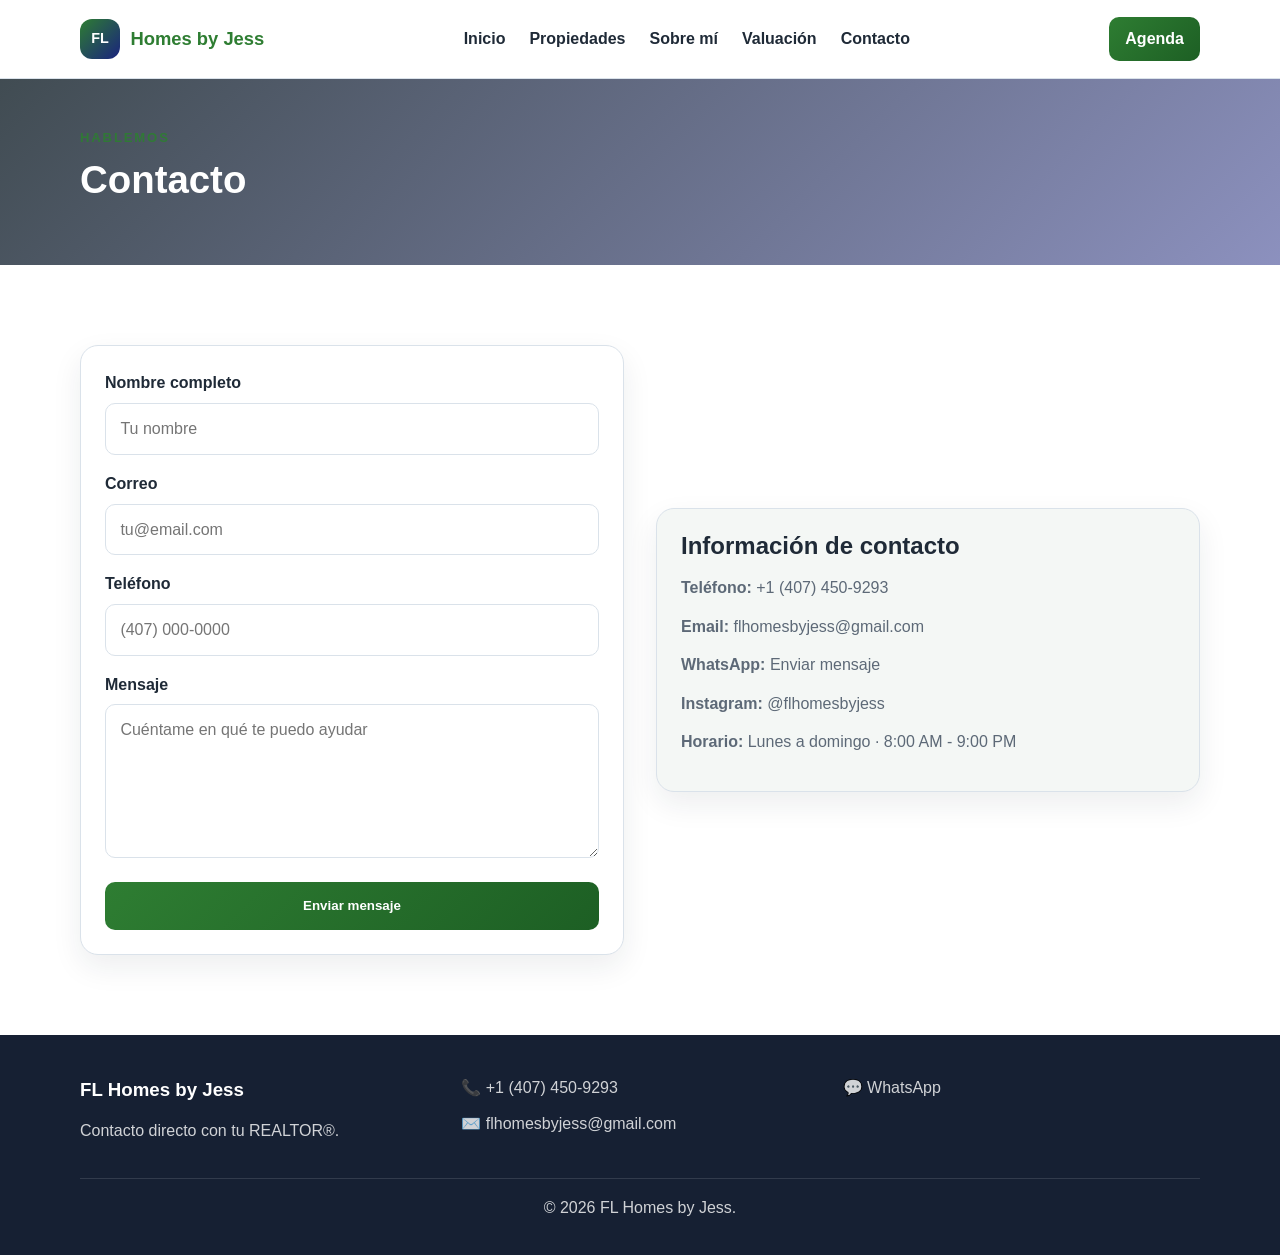
==== contacto.html @ 6d1caab8 "Complete the static real estate landing site and supporting pages for the project repository." ====
<!DOCTYPE html>
<html lang="es">
<head>
  <meta charset="UTF-8" />
  <meta name="viewport" content="width=device-width, initial-scale=1.0" />
  <title>Contacto | FL Homes by Jess</title>
  <meta name="description" content="Contacta a FL Homes by Jess para comprar, vender o rentar una propiedad en Orlando." />
  <link rel="stylesheet" href="styles.css" />
</head>
<body>
  <header class="site-header">
    <div class="container nav-container">
      <a href="index.html" class="brand" aria-label="Inicio FL Homes by Jess">
        <span class="brand-mark">FL</span>
        <span>Homes by Jess</span>
      </a>

      <nav class="main-nav" aria-label="Navegación principal">
        <a href="index.html">Inicio</a>
        <a href="propiedades.html">Propiedades</a>
        <a href="sobre-mi.html">Sobre mí</a>
        <a href="valuacion.html">Valuación</a>
        <a href="contacto.html">Contacto</a>
      </nav>

      <a href="contacto.html" class="btn btn-small">Agenda</a>
    </div>
  </header>

  <main>
    <section class="page-hero small-hero">
      <div class="container">
        <p class="eyebrow accent">Hablemos</p>
        <h1>Contacto</h1>
      </div>
    </section>

    <section class="section">
      <div class="container contact-layout">
        <form class="contact-form">
          <div class="field-group">
            <label for="full-name">Nombre completo</label>
            <input id="full-name" type="text" placeholder="Tu nombre" />
          </div>

          <div class="field-group">
            <label for="contact-email">Correo</label>
            <input id="contact-email" type="email" placeholder="tu@email.com" />
          </div>

          <div class="field-group">
            <label for="contact-phone">Teléfono</label>
            <input id="contact-phone" type="tel" placeholder="(407) 000-0000" />
          </div>

          <div class="field-group">
            <label for="contact-message">Mensaje</label>
            <textarea id="contact-message" rows="5" placeholder="Cuéntame en qué te puedo ayudar"></textarea>
          </div>

          <button type="submit" class="btn btn-block">Enviar mensaje</button>
        </form>

        <aside class="contact-panel">
          <h2>Información de contacto</h2>
          <p><strong>Teléfono:</strong> <a href="tel:+14074509293">+1 (407) 450-9293</a></p>
          <p><strong>Email:</strong> <a href="mailto:flhomesbyjess@gmail.com">flhomesbyjess@gmail.com</a></p>
          <p><strong>WhatsApp:</strong> <a href="https://wa.me/14074509293" target="_blank" rel="noreferrer">Enviar mensaje</a></p>
          <p><strong>Instagram:</strong> <a href="https://www.instagram.com/flhomesbyjess" target="_blank" rel="noreferrer">@flhomesbyjess</a></p>
          <p><strong>Horario:</strong> Lunes a domingo · 8:00 AM - 9:00 PM</p>
        </aside>
      </div>
    </section>
  </main>

  <footer class="site-footer">
    <div class="container footer-grid">
      <div>
        <h3>FL Homes by Jess</h3>
        <p>Contacto directo con tu REALTOR®.</p>
      </div>
      <div>
        <p><a href="tel:+14074509293">📞 +1 (407) 450-9293</a></p>
        <p><a href="mailto:flhomesbyjess@gmail.com">✉️ flhomesbyjess@gmail.com</a></p>
      </div>
      <div>
        <p><a href="https://wa.me/14074509293" target="_blank" rel="noreferrer">💬 WhatsApp</a></p>
      </div>
    </div>
    <div class="container footer-bottom">
      <p>© 2026 FL Homes by Jess.</p>
    </div>
  </footer>
</body>
</html>
---- styles.css ----
:root {
  --primary: #2e7d32;
  --primary-dark: #1d5f24;
  --secondary: #1a237e;
  --bg-soft: #f4f7f5;
  --white: #ffffff;
  --text: #1f2a37;
  --muted: #5d6977;
  --line: #dae2ea;
  --shadow: 0 12px 30px rgba(20, 42, 57, 0.08);
  --success: #25d366;
}

* {
  box-sizing: border-box;
}

html {
  scroll-behavior: smooth;
}

body {
  margin: 0;
  font-family: Arial, Helvetica, sans-serif;
  background: var(--white);
  color: var(--text);
  line-height: 1.6;
}

a {
  color: inherit;
  text-decoration: none;
}

img {
  max-width: 100%;
  display: block;
}

.container {
  width: min(1120px, calc(100% - 2rem));
  margin: 0 auto;
}

.site-header {
  position: sticky;
  top: 0;
  z-index: 50;
  background: rgba(255, 255, 255, 0.95);
  backdrop-filter: blur(6px);
  border-bottom: 1px solid var(--line);
}

.nav-container {
  display: flex;
  justify-content: space-between;
  align-items: center;
  min-height: 78px;
  gap: 1.5rem;
}

.brand {
  display: inline-flex;
  align-items: center;
  gap: 0.65rem;
  font-weight: 800;
  font-size: 1.15rem;
  color: var(--primary);
}

.brand-mark {
  width: 40px;
  height: 40px;
  border-radius: 12px;
  background: linear-gradient(135deg, var(--primary), var(--secondary));
  color: var(--white);
  display: grid;
  place-items: center;
  font-size: 0.9rem;
}

.main-nav {
  display: flex;
  align-items: center;
  gap: 1.5rem;
  font-weight: 600;
  color: var(--text);
}

.main-nav a:hover {
  color: var(--primary);
}

.btn {
  display: inline-flex;
  align-items: center;
  justify-content: center;
  min-height: 48px;
  padding: 0.8rem 1.4rem;
  border: none;
  border-radius: 10px;
  background: linear-gradient(135deg, var(--primary), var(--primary-dark));
  color: var(--white);
  font-weight: 700;
  cursor: pointer;
  transition: transform 0.2s ease, opacity 0.2s ease;
}

.btn:hover {
  transform: translateY(-1px);
  opacity: 0.96;
}

.btn-small {
  min-height: 40px;
  padding: 0.6rem 1rem;
}

.btn-secondary {
  background: transparent;
  border: 2px solid var(--white);
  color: var(--white);
}

.btn-block {
  width: 100%;
}

.btn-whatsapp {
  background: linear-gradient(135deg, #27c66f, #1cab5b);
}

.hero {
  background: linear-gradient(135deg, rgba(17, 31, 39, 0.72), rgba(26, 35, 126, 0.52)),
              linear-gradient(120deg, #1e2f3a, #294d4d);
  color: var(--white);
  padding: 4.5rem 0;
}

.hero-layout {
  display: grid;
  grid-template-columns: 1.1fr 0.9fr;
  align-items: center;
  gap: 2.5rem;
}

.eyebrow {
  margin: 0 0 0.7rem;
  font-size: 0.82rem;
  text-transform: uppercase;
  letter-spacing: 0.14em;
  font-weight: 800;
  opacity: 0.9;
}

.eyebrow.accent {
  color: var(--primary);
}

.hero-copy h1,
.section-heading h2,
.about-copy h2,
.valuation-copy h2,
.contact-panel h2,
.cta-inner h2,
.page-hero h1 {
  margin: 0 0 1rem;
  line-height: 1.1;
}

.hero-copy h1 {
  font-size: clamp(2.4rem, 4vw, 4rem);
}

.lead {
  font-size: 1.08rem;
  max-width: 58ch;
  color: rgba(255, 255, 255, 0.9);
}

.hero-actions {
  display: flex;
  flex-wrap: wrap;
  gap: 1rem;
  margin-top: 1.8rem;
}

.hero-visual img {
  width: 100%;
  border-radius: 18px;
  box-shadow: var(--shadow);
}

.section {
  padding: 5rem 0;
}

.alt-bg {
  background: var(--bg-soft);
}

.section-heading {
  text-align: center;
  margin-bottom: 2.5rem;
}

.section-heading h2 {
  font-size: clamp(2rem, 3vw, 2.6rem);
  color: var(--secondary);
}

.card-grid,
.property-grid,
.testimonial-grid,
.steps-grid,
.stats-grid {
  display: grid;
  gap: 1.5rem;
}

.three-col {
  grid-template-columns: repeat(3, minmax(0, 1fr));
}

.two-col {
  grid-template-columns: repeat(2, minmax(0, 1fr));
}

.four-col {
  grid-template-columns: repeat(4, minmax(0, 1fr));
}

.info-card,
.property-card,
.testimonial,
.step-card,
.stat-box,
.contact-panel,
.contact-form {
  background: var(--white);
  border: 1px solid var(--line);
  border-radius: 18px;
  box-shadow: var(--shadow);
}

.info-card,
.step-card {
  padding: 1.35rem;
}

.info-card img {
  width: 100%;
  height: 190px;
  object-fit: cover;
  border-radius: 12px;
  margin-bottom: 1rem;
}

.info-card h3,
.property-body h3,
.step-card h3 {
  margin: 0 0 0.75rem;
  color: var(--secondary);
}

.info-card p,
.property-body p,
.testimonial p,
.step-card p,
.about-copy p,
.valuation-copy p,
.contact-panel p {
  margin: 0;
  color: var(--muted);
}

.property-card {
  overflow: hidden;
}

.property-card img {
  width: 100%;
  height: 230px;
  object-fit: cover;
}

.property-body {
  padding: 1.25rem;
}

.price {
  display: inline-block;
  margin-bottom: 0.6rem;
  font-size: 1.5rem;
  color: var(--primary);
  font-weight: 800;
}

.location {
  color: var(--muted);
  margin-bottom: 0.8rem;
  font-weight: 600;
}

.about-split,
.valuation-layout,
.contact-layout,
.detail-layout {
  display: grid;
  grid-template-columns: 1fr 1fr;
  gap: 2rem;
  align-items: center;
}

.about-media img,
.detail-gallery img {
  width: 100%;
  border-radius: 18px;
  box-shadow: var(--shadow);
}

.about-copy,
.valuation-copy,
.detail-info {
  display: flex;
  flex-direction: column;
  gap: 1rem;
}

.check-list,
.feature-list {
  list-style: none;
  padding: 0;
  margin: 0;
  display: grid;
  gap: 0.75rem;
}

.check-list li,
.feature-list li {
  position: relative;
  padding-left: 1.5rem;
  color: var(--text);
}

.check-list li::before,
.feature-list li::before {
  content: "✓";
  position: absolute;
  left: 0;
  color: var(--primary);
  font-weight: 800;
}

.stats-grid {
  grid-template-columns: repeat(4, minmax(0, 1fr));
}

.stat-box {
  padding: 2rem 1rem;
  text-align: center;
}

.stat-box strong {
  display: block;
  font-size: 2rem;
  color: var(--secondary);
}

.stat-box span {
  color: var(--muted);
}

.step-card {
  position: relative;
}

.step-card span {
  display: inline-flex;
  align-items: center;
  justify-content: center;
  width: 42px;
  height: 42px;
  border-radius: 50%;
  background: rgba(46, 125, 50, 0.1);
  color: var(--primary);
  font-weight: 800;
  margin-bottom: 1rem;
}

.testimonial {
  padding: 1.5rem;
  text-align: center;
}

.testimonial img {
  width: 92px;
  height: 92px;
  object-fit: cover;
  border-radius: 50%;
  margin: 0 auto 1rem;
}

.testimonial strong {
  margin-top: 1rem;
  display: block;
  color: var(--primary);
}

.page-hero {
  background: linear-gradient(135deg, rgba(17, 31, 39, 0.8), rgba(26, 35, 126, 0.5));
  color: var(--white);
  padding: 3rem 0; 
}

.small-hero {  
  padding: 3rem 0;
}

.page-hero h1 {
  font-size: clamp(2.2rem, 3vw, 3rem);
}

.contact-form,
.contact-panel {
  padding: 1.5rem;
}

.field-group {
  margin-bottom: 1rem;
}

.field-group label {
  display: block;
  margin-bottom: 0.45rem;
  font-weight: 700;
  color: var(--text);
}

.field-group input,
.field-group textarea {
  width: 100%;
  border: 1px solid var(--line);
  border-radius: 10px;
  padding: 0.75rem 0.9rem;
  font: inherit;
  background: var(--white);
}

.field-group input:focus,
.field-group textarea:focus {
  outline: 2px solid rgba(46, 125, 50, 0.15);
  border-color: var(--primary);
}

.contact-panel {
  background: var(--bg-soft);
}

.contact-panel p {
  margin-bottom: 0.8rem;
}

.cta-band {
  background: linear-gradient(135deg, var(--secondary), #243273);
  padding: 3rem 0;
  color: var(--white);
}

.cta-inner {
  display: flex;
  align-items: center;
  justify-content: space-between;
  gap: 1.5rem;
}

.site-footer {
  background: #162033;
  color: var(--white);
  padding-top: 2.5rem;
}

.footer-grid {
  display: grid;
  grid-template-columns: repeat(3, minmax(0, 1fr));
  gap: 1.5rem;
  padding-bottom: 1.5rem;
}

.site-footer h3 {
  margin-top: 0;
  margin-bottom: 0.8rem;
}

.site-footer p,
.site-footer a {
  color: rgba(255,255,255,0.8);
  margin: 0 0 0.65rem;
}

.footer-bottom {
  border-top: 1px solid rgba(255,255,255,0.12);
  padding: 1rem 0 1.5rem;
  text-align: center;
}

.floating-whatsapp {
  position: fixed;
  right: 1.5rem;
  bottom: 1.5rem;
  width: 58px;
  height: 58px;
  display: grid;
  place-items: center;
  border-radius: 50%;
  background: var(--success);
  color: var(--white);
  font-size: 1.4rem;
  box-shadow: 0 12px 25px rgba(37, 211, 102, 0.35);
}

.detail-price {
  font-size: 2rem;
}

@media (max-width: 900px) {
  .hero-layout,
  .about-split,
  .valuation-layout,
  .contact-layout,
  .detail-layout,
  .three-col,
  .two-col,
  .four-col,
  .footer-grid {
    grid-template-columns: 1fr;
  }

  .main-nav {
    display: none;
  }

  .cta-inner {
    flex-direction: column;
    align-items: flex-start;
  }
}
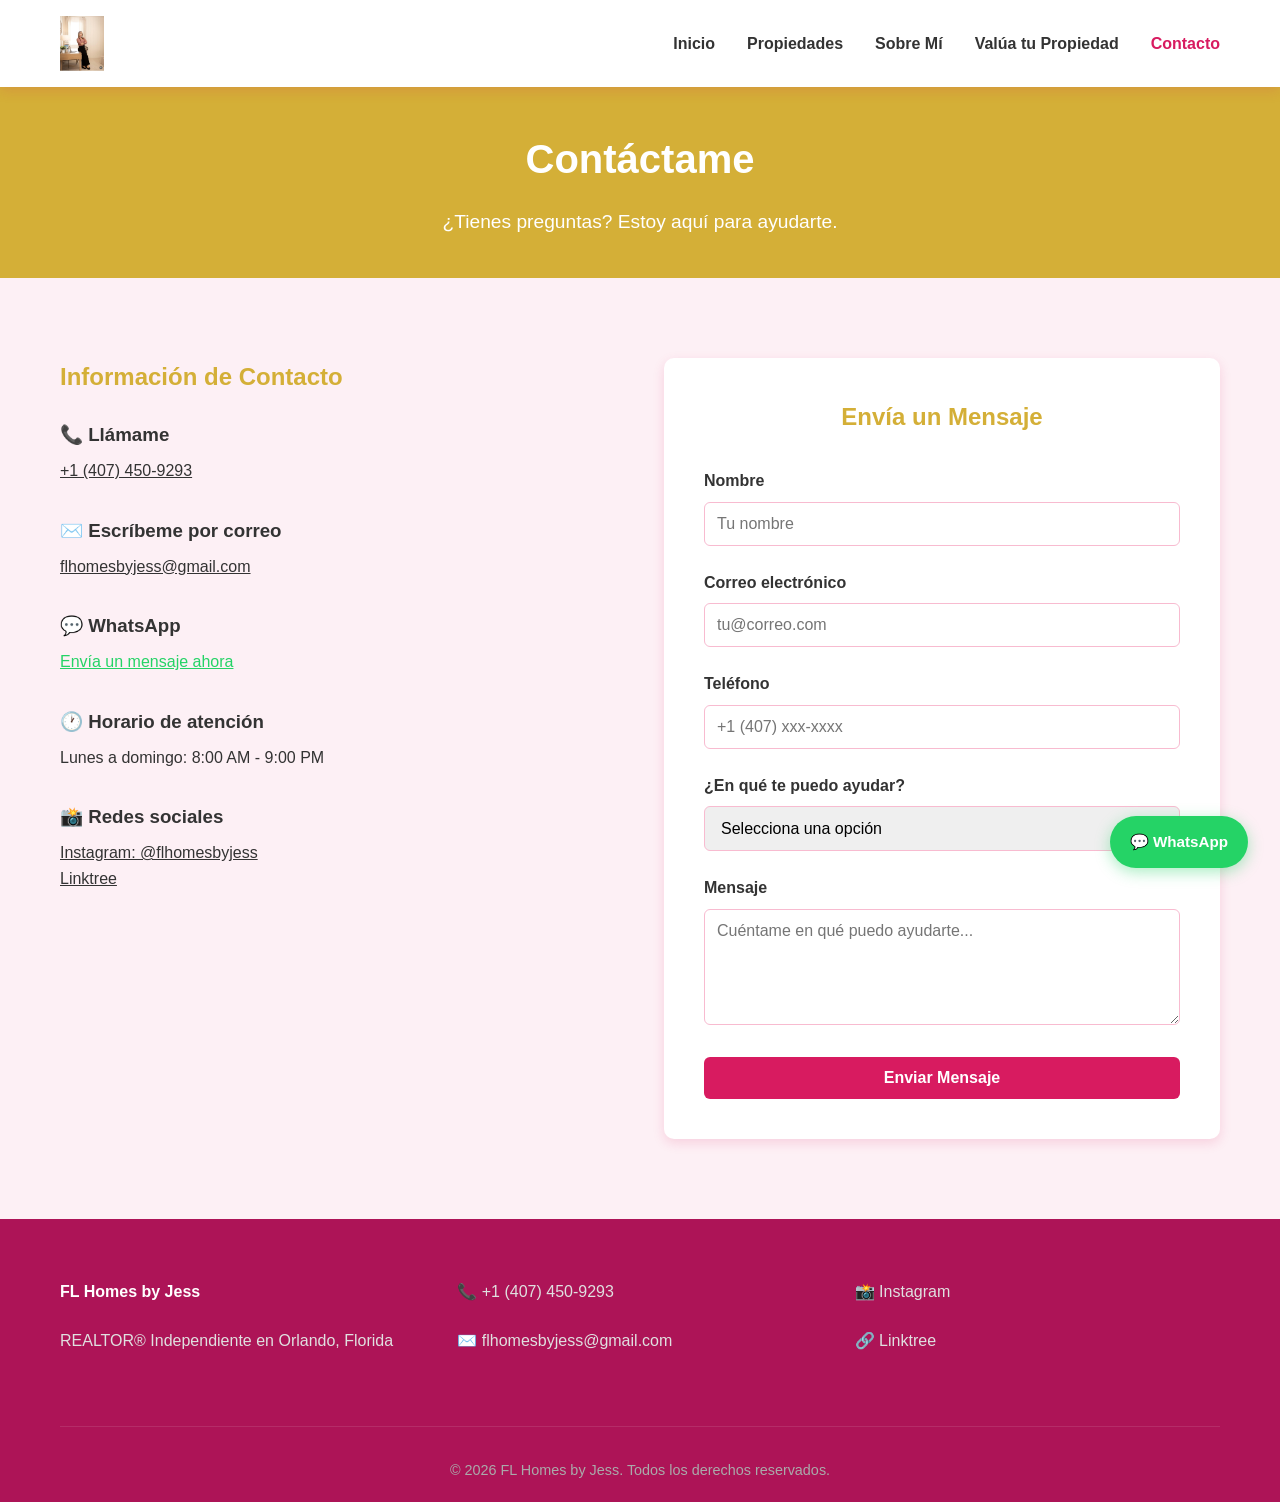
==== commit 03dc644b: "Proyecto-final-Jess-Realtors" ====
--- a/contacto.html
+++ b/contacto.html
@@ -1,95 +1,138 @@
 <!DOCTYPE html>
 <html lang="es">
 <head>
-  <meta charset="UTF-8" />
-  <meta name="viewport" content="width=device-width, initial-scale=1.0" />
+  <meta charset="UTF-8">
+  <meta name="viewport" content="width=device-width, initial-scale=1.0">
   <title>Contacto | FL Homes by Jess</title>
-  <meta name="description" content="Contacta a FL Homes by Jess para comprar, vender o rentar una propiedad en Orlando." />
-  <link rel="stylesheet" href="styles.css" />
+  <link rel="stylesheet" href="css/style.css">
 </head>
 <body>
-  <header class="site-header">
-    <div class="container nav-container">
-      <a href="index.html" class="brand" aria-label="Inicio FL Homes by Jess">
-        <span class="brand-mark">FL</span>
-        <span>Homes by Jess</span>
-      </a>
 
-      <nav class="main-nav" aria-label="Navegación principal">
-        <a href="index.html">Inicio</a>
-        <a href="propiedades.html">Propiedades</a>
-        <a href="sobre-mi.html">Sobre mí</a>
-        <a href="valuacion.html">Valuación</a>
-        <a href="contacto.html">Contacto</a>
+  <!-- Header -->
+  <header>
+    <div class="nav-container">
+      <div class="logo"><img src="img/img3.jpeg" alt="FL Homes by Jess"></div>
+      <nav>
+        <ul class="nav-links">
+          <li><a href="index.html">Inicio</a></li>
+          <li><a href="propiedades.html">Propiedades</a></li>
+          <li><a href="sobre-mi.html">Sobre Mí</a></li>
+          <li><a href="valuacion.html">Valúa tu Propiedad</a></li>
+          <li><a href="contacto.html" style="color: var(--primario);">Contacto</a></li>
+        </ul>
       </nav>
-
-      <a href="contacto.html" class="btn btn-small">Agenda</a>
     </div>
   </header>
 
-  <main>
-    <section class="page-hero small-hero">
-      <div class="container">
-        <p class="eyebrow accent">Hablemos</p>
-        <h1>Contacto</h1>
-      </div>
-    </section>
+  <!-- Banner contacto -->
+  <section style="padding: 40px 0; text-align: center; background: var(--secundario); color: #fff;">
+    <h1 style="font-size: 2.5rem; margin-bottom: 1rem;">Contáctame</h1>
+    <p style="font-size: 1.2rem;">¿Tienes preguntas? Estoy aquí para ayudarte.</p>
+  </section>
 
-    <section class="section">
-      <div class="container contact-layout">
-        <form class="contact-form">
-          <div class="field-group">
-            <label for="full-name">Nombre completo</label>
-            <input id="full-name" type="text" placeholder="Tu nombre" />
+  <!-- Información y formulario -->
+  <section>
+    <div class="container">
+      <div style="display: grid; grid-template-columns: 1fr 1fr; gap: 3rem; align-items: start;">
+        
+        <!-- Información -->
+        <div>
+          <h2 style="color: var(--secundario); margin-bottom: 1.5rem;">Información de Contacto</h2>
+          
+          <div style="margin-bottom: 2rem;">
+            <h3 style="margin-bottom: 0.5rem;">📞 Llámame</h3>
+            <p><a href="tel:+14074509293" style="color: var(--texto); text-decoration: underline;">+1 (407) 450-9293</a></p>
           </div>
 
-          <div class="field-group">
-            <label for="contact-email">Correo</label>
-            <input id="contact-email" type="email" placeholder="tu@email.com" />
+          <div style="margin-bottom: 2rem;">
+            <h3 style="margin-bottom: 0.5rem;">✉️ Escríbeme por correo</h3>
+            <p><a href="mailto:flhomesbyjess@gmail.com" style="color: var(--texto); text-decoration: underline;">flhomesbyjess@gmail.com</a></p>
           </div>
 
-          <div class="field-group">
-            <label for="contact-phone">Teléfono</label>
-            <input id="contact-phone" type="tel" placeholder="(407) 000-0000" />
+          <div style="margin-bottom: 2rem;">
+            <h3 style="margin-bottom: 0.5rem;">💬 WhatsApp</h3>
+            <p><a href="https://wa.me/14074509293" target="_blank" style="color: var(--whatsapp); text-decoration: underline;">Envía un mensaje ahora</a></p>
           </div>
 
-          <div class="field-group">
-            <label for="contact-message">Mensaje</label>
-            <textarea id="contact-message" rows="5" placeholder="Cuéntame en qué te puedo ayudar"></textarea>
+          <div style="margin-bottom: 2rem;">
+            <h3 style="margin-bottom: 0.5rem;">🕐 Horario de atención</h3>
+            <p>Lunes a domingo: 8:00 AM - 9:00 PM</p>
           </div>
 
-          <button type="submit" class="btn btn-block">Enviar mensaje</button>
-        </form>
+          <div style="margin-bottom: 2rem;">
+            <h3 style="margin-bottom: 0.5rem;">📸 Redes sociales</h3>
+            <p><a href="https://www.instagram.com/flhomesbyjess" target="_blank" style="color: var(--texto); text-decoration: underline;">Instagram: @flhomesbyjess</a></p>
+            <p><a href="https://linktr.ee/FlhomesbyJess" target="_blank" style="color: var(--texto); text-decoration: underline;">Linktree</a></p>
+          </div>
+        </div>
 
-        <aside class="contact-panel">
-          <h2>Información de contacto</h2>
-          <p><strong>Teléfono:</strong> <a href="tel:+14074509293">+1 (407) 450-9293</a></p>
-          <p><strong>Email:</strong> <a href="mailto:flhomesbyjess@gmail.com">flhomesbyjess@gmail.com</a></p>
-          <p><strong>WhatsApp:</strong> <a href="https://wa.me/14074509293" target="_blank" rel="noreferrer">Enviar mensaje</a></p>
-          <p><strong>Instagram:</strong> <a href="https://www.instagram.com/flhomesbyjess" target="_blank" rel="noreferrer">@flhomesbyjess</a></p>
-          <p><strong>Horario:</strong> Lunes a domingo · 8:00 AM - 9:00 PM</p>
-        </aside>
-      </div>
-    </section>
-  </main>
+        <!-- Formulario -->
+        <div>
+          <div class="formulario">
+            <h2 style="text-align: center; margin-bottom: 2rem; color: var(--secundario);">Envía un Mensaje</h2>
+            <form action="mailto:flhomesbyjess@gmail.com" method="post" enctype="text/plain">
+              <div class="form-group">
+                <label>Nombre</label>
+                <input type="text" placeholder="Tu nombre" required>
+              </div>
+              <div class="form-group">
+                <label>Correo electrónico</label>
+                <input type="email" placeholder="tu@correo.com" required>
+              </div>
+              <div class="form-group">
+                <label>Teléfono</label>
+                <input type="tel" placeholder="+1 (407) xxx-xxxx">
+              </div>
+              <div class="form-group">
+                <label>¿En qué te puedo ayudar?</label>
+                <select>
+                  <option value="">Selecciona una opción</option>
+                  <option>Quiero comprar una propiedad</option>
+                  <option>Quiero vender mi propiedad</option>
+                  <option>Quiero rentar</option>
+                  <option>Quiero una valuación</option>
+                  <option>Otra consulta</option>
+                </select>
+              </div>
+              <div class="form-group">
+                <label>Mensaje</label>
+                <textarea rows="5" placeholder="Cuéntame en qué puedo ayudarte..." required></textarea>
+              </div>
+              <button type="submit" class="btn" style="width: 100%;">Enviar Mensaje</button>
+            </form>
+          </div>
+        </div>
 
-  <footer class="site-footer">
-    <div class="container footer-grid">
-      <div>
-        <h3>FL Homes by Jess</h3>
-        <p>Contacto directo con tu REALTOR®.</p>
-      </div>
-      <div>
-        <p><a href="tel:+14074509293">📞 +1 (407) 450-9293</a></p>
-        <p><a href="mailto:flhomesbyjess@gmail.com">✉️ flhomesbyjess@gmail.com</a></p>
-      </div>
-      <div>
-        <p><a href="https://wa.me/14074509293" target="_blank" rel="noreferrer">💬 WhatsApp</a></p>
       </div>
     </div>
-    <div class="container footer-bottom">
-      <p>© 2026 FL Homes by Jess.</p>
+  </section>
+
+  <!-- Footer -->
+  <footer>
+    <div class="container">
+      <div class="footer-grid">
+        <div class="footer-col">
+          <h4>FL Homes by Jess</h4>
+          <p>REALTOR® Independiente en Orlando, Florida</p>
+        </div>
+        <div class="footer-col">
+          <p><a href="tel:+14074509293">📞 +1 (407) 450-9293</a></p>
+          <p><a href="mailto:flhomesbyjess@gmail.com">✉️ flhomesbyjess@gmail.com</a></p>
+        </div>
+        <div class="footer-col">
+          <p><a href="https://www.instagram.com/flhomesbyjess" target="_blank">📸 Instagram</a></p>
+          <p><a href="https://linktr.ee/FlhomesbyJess" target="_blank">🔗 Linktree</a></p>
+        </div>
+      </div>
+      <div class="copyright">
+        &copy; 2026 FL Homes by Jess. Todos los derechos reservados.
+      </div>
     </div>
   </footer>
+
+  <a href="https://wa.me/14074509293" target="_blank" class="whatsapp-float">
+    💬 WhatsApp
+  </a>
+
 </body>
-</html>
+</html>
--- a/css/style.css
+++ b/css/style.css
@@ -0,0 +1,471 @@
+/* ========================================
+   JESS REALTORS - Estilos globales
+   Paleta basada en imagen de presentación
+   ======================================== */
+* {
+  margin: 0;
+  padding: 0;
+  box-sizing: border-box;
+}
+
+:root {
+  --primario: #d81b60;
+  --primario-oscuro: #ad1457;
+  --secundario: #d4af37;
+  --fondo: #fdf0f5;
+  --blanco: #ffffff;
+  --texto: #333333;
+  --texto-suave: #880e4f;
+  --borde: #f8bbd0;
+  --whatsapp: #25d366;
+  --sombra: 0 4px 12px rgba(216, 27, 96, 0.15);
+}
+
+html {
+  scroll-behavior: smooth;
+}
+
+body {
+  font-family: 'Segoe UI', Tahoma, Geneva, Verdana, sans-serif;
+  line-height: 1.6;
+  color: var(--texto);
+  background: var(--fondo);
+}
+
+a {
+  text-decoration: none;
+  color: inherit;
+}
+
+ul {
+  list-style: none;
+}
+
+.container {
+  max-width: 1200px;
+  margin: 0 auto;
+  padding: 0 20px;
+}
+
+/* Botones */
+.btn, button.btn {
+  display: inline-block;
+  padding: 12px 28px;
+  background: var(--primario);
+  color: #fff;
+  border: none;
+  border-radius: 6px;
+  font-weight: 700;
+  font-size: 1rem;
+  cursor: pointer;
+  transition: background 0.3s ease;
+  text-align: center;
+}
+
+.btn:hover {
+  background: var(--primario-oscuro);
+}
+
+.btn-outline {
+  background: transparent;
+  border: 2px solid var(--primario);
+  color: var(--primario);
+}
+
+.btn-outline:hover {
+  background: var(--primario);
+  color: #fff;
+}
+
+/* Header */
+header {
+  background: var(--blanco);
+  box-shadow: var(--sombra);
+  position: sticky;
+  top: 0;
+  z-index: 1000;
+}
+
+.nav-container {
+  max-width: 1200px;
+  margin: 0 auto;
+  padding: 1rem 20px;
+  display: flex;
+  justify-content: space-between;
+  align-items: center;
+}
+
+.logo {
+  display: flex;
+  align-items: center;
+  gap: 12px;
+}
+
+.logo img {
+  height: 55px;
+  width: auto;
+  display: block;
+}
+
+.logo-text {
+  font-size: 2rem;
+  font-weight: 900;
+  color: var(--primario);
+  white-space: nowrap;
+}
+
+.nav-links {
+  display: flex;
+  gap: 2rem;
+  align-items: center;
+}
+
+.nav-links a {
+  font-weight: 600;
+  color: var(--texto);
+  transition: color 0.3s;
+}
+
+.nav-links a:hover {
+  color: var(--primario);
+}
+
+/* Botón flotante WhatsApp */
+.whatsapp-float {
+  position: fixed;
+  bottom: 2rem;
+  right: 2rem;
+  background: var(--whatsapp);
+  color: #fff;
+  padding: 14px 20px;
+  border-radius: 50px;
+  display: flex;
+  align-items: center;
+  gap: 10px;
+  box-shadow: 0 4px 15px rgba(37, 211, 102, 0.4);
+  z-index: 999;
+  font-weight: 700;
+  font-size: 0.95rem;
+  animation: pulse 2s infinite;
+}
+
+@keyframes pulse {
+  0% { box-shadow: 0 0 0 0 rgba(37, 211, 102, 0.6); }
+  70% { box-shadow: 0 0 0 12px rgba(37, 211, 102, 0); }
+  100% { box-shadow: 0 0 0 0 rgba(37, 211, 102, 0); }
+}
+
+/* Hero section (solo se usa en index, pero se deja por si acaso) */
+.hero {
+  height: 70vh;
+  background: linear-gradient(135deg, #fdf0f5 0%, #fce4ec 100%);
+  background-size: cover;
+  background-position: center;
+  display: flex;
+  align-items: center;
+  justify-content: center;
+  text-align: center;
+  color: var(--texto-suave);
+  padding: 0 20px;
+}
+
+.hero-content h1 {
+  color: #c2185b;
+  font-size: 3rem;
+  margin-bottom: 1rem;
+}
+
+.hero-content p {
+  color: #880e4f;
+  font-size: 1.25rem;
+  margin-bottom: 2rem;
+}
+
+/* Secciones genéricas */
+section {
+  padding: 80px 0;
+}
+
+.titulo-seccion {
+  text-align: center;
+  font-size: 2rem;
+  margin-bottom: 3rem;
+  color: #c2185b;
+}
+
+/* Servicios */
+.servicios-grid {
+  display: grid;
+  grid-template-columns: repeat(auto-fit, minmax(250px, 1fr));
+  gap: 2rem;
+}
+
+.servicio {
+  background: var(--blanco);
+  padding: 2rem;
+  border-radius: 10px;
+  box-shadow: var(--sombra);
+  text-align: center;
+  transition: transform 0.3s;
+}
+
+.servicio:hover {
+  transform: translateY(-5px);
+}
+
+.servicio-img {
+  width: 100%;
+  height: 180px;
+  object-fit: cover;
+  border-radius: 8px;
+  margin-bottom: 1rem;
+}
+
+.servicio h3 {
+  margin: 1rem 0 0.5rem;
+  color: var(--primario-oscuro);
+}
+
+/* Propiedades */
+.propiedades-grid {
+  display: grid;
+  grid-template-columns: repeat(auto-fit, minmax(300px, 1fr));
+  gap: 2rem;
+}
+
+.tarjeta-propiedad {
+  background: var(--blanco);
+  border-radius: 10px;
+  overflow: hidden;
+  box-shadow: var(--sombra);
+  transition: transform 0.3s;
+}
+
+.tarjeta-propiedad:hover {
+  transform: translateY(-5px);
+}
+
+.tarjeta-propiedad img {
+  width: 100%;
+  height: 220px;
+  object-fit: cover;
+}
+
+.info-propiedad {
+  padding: 1.5rem;
+}
+
+.info-propiedad h3 {
+  font-size: 1.25rem;
+  margin-bottom: 0.5rem;
+}
+
+.precio {
+  font-size: 1.4rem;
+  font-weight: 700;
+  color: var(--primario);
+  display: block;
+  margin-bottom: 0.5rem;
+}
+
+.ubicacion {
+  color: var(--texto-suave);
+  font-size: 0.9rem;
+  display: block;
+  margin-bottom: 1rem;
+}
+
+/* Sobre mí */
+.sobre-contenido {
+  display: grid;
+  grid-template-columns: 1fr 1fr;
+  gap: 4rem;
+  align-items: center;
+}
+
+.sobre-imagen img {
+  width: 100%;
+  border-radius: 10px;
+  box-shadow: var(--sombra);
+}
+
+.sobre-texto h2 {
+  font-size: 2rem;
+  margin-bottom: 1.5rem;
+  color: var(--primario-oscuro);
+}
+
+/* Formularios */
+.formulario {
+  max-width: 600px;
+  margin: 0 auto;
+  background: var(--blanco);
+  padding: 2.5rem;
+  border-radius: 10px;
+  box-shadow: var(--sombra);
+}
+
+.form-group {
+  margin-bottom: 1.5rem;
+}
+
+.form-group label {
+  display: block;
+  margin-bottom: 0.5rem;
+  font-weight: 600;
+  color: var(--texto);
+}
+
+.form-group input,
+.form-group textarea,
+.form-group select {
+  width: 100%;
+  padding: 12px;
+  border: 1px solid var(--borde);
+  border-radius: 6px;
+  font-size: 1rem;
+  font-family: inherit;
+}
+
+.form-group input:focus,
+.form-group textarea:focus,
+.form-group select:focus {
+  outline: none;
+  border-color: var(--primario);
+}
+
+.form-row {
+  display: grid;
+  grid-template-columns: 1fr 1fr;
+  gap: 1rem;
+}
+
+/* Testimonios */
+.testimonios {
+  display: grid;
+  grid-template-columns: repeat(auto-fit, minmax(300px, 1fr));
+  gap: 2rem;
+}
+
+.testimonio {
+  background: var(--blanco);
+  padding: 2rem;
+  border-radius: 10px;
+  box-shadow: var(--sombra);
+  font-style: italic;
+  text-align: center;
+}
+
+.testimonio img {
+  width: 80px;
+  height: 80px;
+  border-radius: 50%;
+  object-fit: cover;
+  margin-bottom: 1rem;
+}
+
+.testimonio span {
+  display: block;
+  margin-top: 1rem;
+  font-style: normal;
+  font-weight: 700;
+  color: var(--primario);
+}
+
+/* Detalle de propiedad */
+.detalle-contenido {
+  display: grid;
+  grid-template-columns: 1fr 1fr;
+  gap: 3rem;
+  align-items: start;
+}
+
+.detalle-contenido img {
+  width: 100%;
+  height: auto;
+  border-radius: 10px;
+  box-shadow: var(--sombra);
+}
+
+.detalle-precio {
+  font-size: 2rem;
+  font-weight: 700;
+  color: var(--primario);
+  display: block;
+  margin-bottom: 1rem;
+}
+
+/* Footer */
+footer {
+  background: var(--primario-oscuro);
+  color: #fff;
+  padding: 60px 0 20px;
+}
+
+.footer-grid {
+  display: grid;
+  grid-template-columns: repeat(auto-fit, minmax(250px, 1fr));
+  gap: 2rem;
+  margin-bottom: 3rem;
+}
+
+.footer-col h4 {
+  margin-bottom: 1.5rem;
+  color: #fff;
+}
+
+.footer-col p,
+.footer-col a {
+  color: #e0e0e0;
+  margin-bottom: 0.75rem;
+  display: flex;
+  align-items: center;
+  gap: 0.75rem;
+}
+
+.footer-col a:hover {
+  color: var(--whatsapp);
+}
+
+.copyright {
+  text-align: center;
+  padding-top: 2rem;
+  border-top: 1px solid rgba(255,255,255,0.1);
+  font-size: 0.9rem;
+  color: #aaa;
+}
+
+/* Responsive */
+@media (max-width: 768px) {
+  .nav-links {
+    display: none;
+  }
+
+  .hero-content h1 {
+    font-size: 2rem;
+  }
+
+  .sobre-contenido,
+  .detalle-contenido {
+    grid-template-columns: 1fr;
+  }
+
+  .form-row {
+    grid-template-columns: 1fr;
+  }
+
+  .whatsapp-float {
+    bottom: 1rem;
+    right: 1rem;
+    padding: 12px 16px;
+    font-size: 0.85rem;
+  }
+
+  .logo img {
+    height: 40px;
+  }
+
+  .logo-text {
+    font-size: 1.5rem;
+  }
+}
